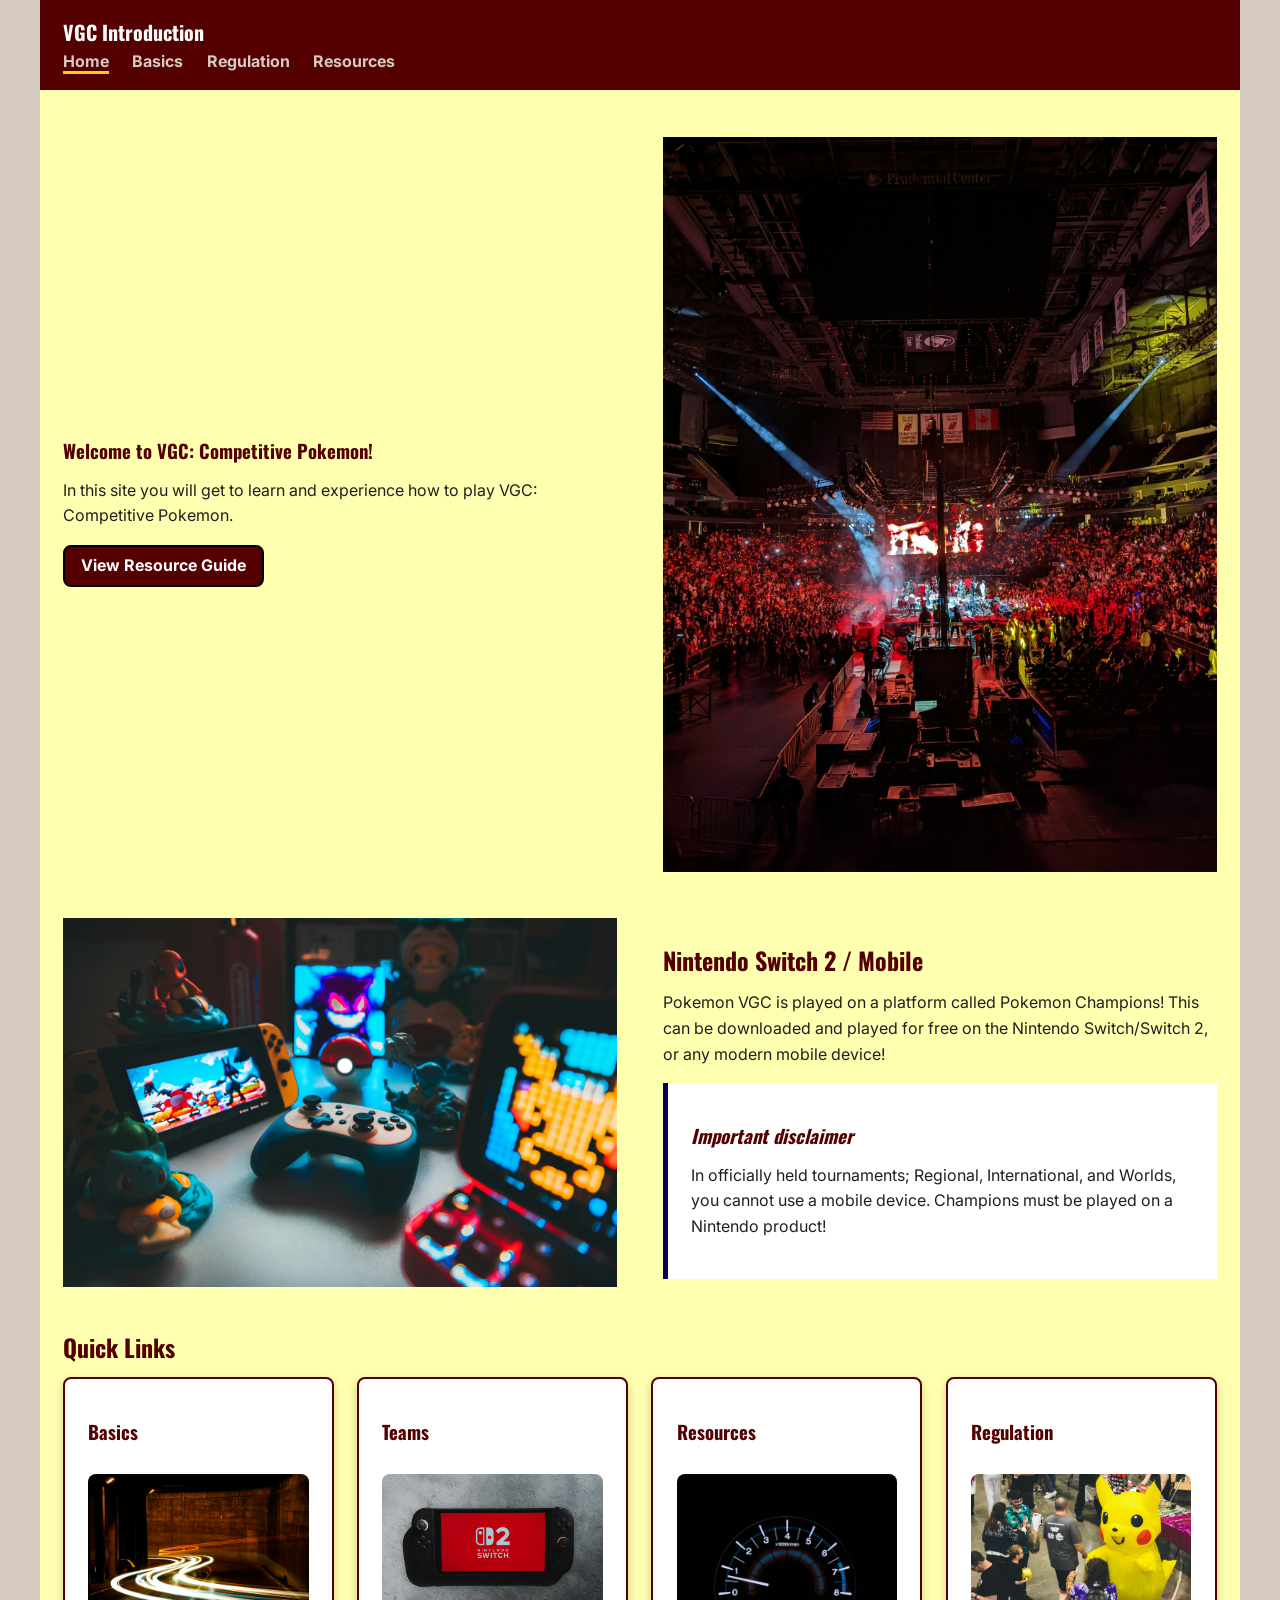
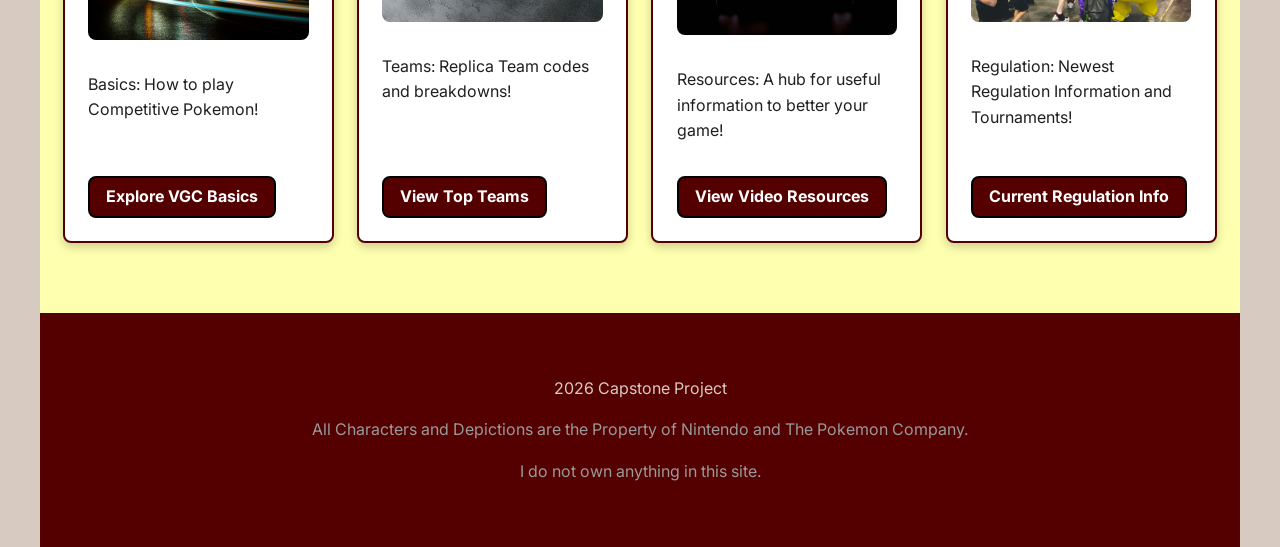
==== index.html @ 4c2f3199 "Filled out data and content for basics, resources, and regulation. Basics -Added speed tiers chart -" ====
<!doctype html>
<html lang="en">
<head>
  <meta charset="utf-8">
  <meta name="description" content="An introduction to VGC: Pokemon Double Battles. Get access to the basics, and resources to learn more.">
  <meta name="author" content="Antonio Rodriguez Jr">
  <meta name="viewport" content="width=device-width, initial-scale=1">
  <title>VGC Introduction: Become a VGC meta master.</title>
  <link rel="canonical" href="https://vgcintroduction.com">
  <link rel="stylesheet" href="mystyles.css">
  <meta property="og:title" content="VGC Introduction: Become a VGC Meta Master." />
  <meta property="og:description" content="An introduction to VGC: Pokemon Double Battles. Get access to dominant tournament team records, interactive format rules, and veteran resource guides." />
  <meta property="og:type" content="website" />
  <meta property="og:url" content="https://www.vgcintroduction.com" />
  <meta property="og:image" content="https://www.vgcintroduction.com/images/gaming-arena-img.jpg" />
  <meta property="og:image:alt" content="A massive, packed indoor stadium, like where the World Championships are held." />

                <!-- Inter FONT NOTES
                      Source: Google Fonts
                      License: Copyright 2020 The Inter Project Authors (https://github.com/rsms/inter)
                              This Font Software is licensed under the SIL Open Font License, Version 1.1 . 
                              This license is copied below, and is also available with a FAQ at: https://openfontlicense.org 
                              SIL OPEN FONT LICENSE Version 1.1 - 26 February 2007-->

                    <!-- Oswald Font notes
                    Source: Google Fonts
                    License: Copyright 2016 The Oswald Project Authors (https://github.com/googlefonts/OswaldFont)
                              This Font Software is licensed under the SIL Open Font License, Version 1.1 . 
                              This license is copied below, and is also available with a FAQ at: https://openfontlicense.org
                              SIL OPEN FONT LICENSE Version 1.1 - 26 February 2007 -->

  <link rel="preconnect" href="https://fonts.googleapis.com">
  <link rel="preconnect" href="https://fonts.gstatic.com" crossorigin>
  <link href="https://fonts.googleapis.com/css2?family=Inter:ital,opsz,wght@0,14..32,100..900;1,14..32,100..900&family=Oswald:wght@200..700&display=swap" rel="stylesheet">
</head>
<body>
  <header>
    <div class="nav-container">
      <a class="site-logo" href="#">VGC Introduction</a>
      <nav>
        <ul class="nav-list">
          <li><a aria-current="page" href="#">Home</a></li>
          <li><a href="/basics.html">Basics</a></li>
          <li><a href="/regulation.html">Regulation</a></li>
          <li><a href="/resources.html">Resources</a></li>
        </ul>
      </nav>
    </div>
  </header>
  <main>

    <!-- First Section -->
    <section class="section1">
        <article>
          <div class="content1">
            <h1>Welcome to VGC: Competitive Pokemon!</h1>
            <p>In this site you will get to learn and experience how to play VGC: Competitive Pokemon.</p>
            <a href="/resources.html" class="button">View Resource Guide</a>
          </div>

          <!-- ASSET AND PROVENANCE NOTES
            - Source: Unsplash 
            - License: Unsplash Open Source License - Unsplash grants you an irrevocable, nonexclusive, worldwide copyright license to 
                                                      download, copy, modify, distribute, perform, and use images from Unsplash for free, 
                                                      including for commercial purposes, without permission from or attributing the photographer or Unsplash. 
                                                      This license does not include the right to compile images from Unsplash to replicate a similar or competing service.
            - Purpose: To show how a Pokemon Tournament can be played in big Arenas and venues, decorative.
            - Optimization: splitting the files into two modern formats avif and webp. 600w and 1200w. with a fallback of the original JPG file -->
          <picture>
              <source type="image/avif" media="(max-width: 950px)" src="/images/gaming-arena-img-sm.avif"/>
              <source type="image/webp" media="(max-width: 950px)" src="/images/gaming-arena-img-sm.webp"/>
              <source type="image/avif" src="/images/gaming-arena-img-lg.avif"/>
              <source type="image/webp" src="/images/gaming-arena-img-lg.webp"/>
          <img src="/images/gaming-arena-img.jpg" alt="packed arena for a concert" width="600" height="400" loading="lazy"/>
        </picture>
        </article>
    </section>

    <!-- Second Section  -->
     <section class="section2">
        <article>
          <div class="imagediv">

          <!-- ASSET AND PROVENANCE NOTES
          - Source: Unsplash 
          - License: Unsplash Open Source License - Unsplash grants you an irrevocable, nonexclusive, worldwide copyright license to 
                                                    download, copy, modify, distribute, perform, and use images from Unsplash for free, 
                                                    including for commercial purposes, without permission from or attributing the photographer or Unsplash. 
                                                    This license does not include the right to compile images from Unsplash to replicate a similar or competing service.
          - Purpose: to display potential examples of playing the Nintendo Switch and for decoration.
          - Optimization: splitting the files into two modern formats avif and webp. 600w and 1200w.  -->

            <picture>
                <source type="image/avif" media="(max-width: 950px)" src="/images/how-to-play-img-sm.avif"/>
                <source type="image/webp" media="(max-width: 950px)" src="/images/how-to-play-img-sm.webp"/>
                <source type="image/avif" src="/images/how-to-play-img-lg.avif"/>
                <source type="image/webp" src="/images/how-to-play-img-lg.webp"/>
              <img src="/images/how-to-play-img.jpg" alt=" table full of Nintendo products such as a Switch, a controller, and various Pokémon products." width="600" height="400" loading="lazy"/>
            </picture>
          </div>
          <div class="switch-2-info">
            <h2>Nintendo Switch 2 / Mobile</h2>
            <p>Pokemon VGC is played on a platform called Pokemon Champions!
              This can be downloaded and played for free on the Nintendo Switch/Switch 2, or any modern mobile device!</p>
            <div class="callout">
              <h3>Important disclaimer</h3>
              <p>In officially held tournaments; Regional, International, and Worlds, you cannot use a mobile device. Champions must be played on a Nintendo product!</p>
            </div>
          </div>
        </article>
    </section>



    <!-- Section Three -->

     <section>
      <h2>Quick Links</h2>
      <div class="card-grid">
          <div class="card">
              <h3>Basics</h3>

              <!-- ASSET AND PROVENANCE NOTES
            - Source: Unsplash 
            - License: Unsplash Open Source License - Unsplash grants you an irrevocable, nonexclusive, worldwide copyright license to 
                                                      download, copy, modify, distribute, perform, and use images from Unsplash for free, 
                                                      including for commercial purposes, without permission from or attributing the photographer or Unsplash. 
                                                      This license does not include the right to compile images from Unsplash to replicate a similar or competing service.
            - Purpose: To showcase a decorative image for speed control in Pokemon.
            - Optimization: splitting the files into two modern formats avif and webp. 600w and 1200w. -->
                <picture>
                  <source type="image/avif" media="(max-width: 600px)" src="/images/speed-control-img-sm.avif"/>
                  <source type="image/webp" media="(max-width: 600px)" src="/images/speed-control-img-sm.webp"/>
                  <source type="image/avif" src="/images/speed-control-img-lg.avif"/>
                  <source type="image/webp" src="/images/speed-control-img-lg.webp"/>
                  <img src="/images/speed-control-img.jpg" alt=" Lights traveling through a tunnel, showing speed." width="400" height="250" loading="lazy"/>
              </picture>
              <p>Basics: How to play Competitive Pokemon!</p>
              <a href="/basics.html" class="button">Explore VGC Basics</a> 
          </div>
          
        
          <div class="card">
              <h3>Teams</h3>

              <!-- ASSET AND PROVENANCE NOTES
            - Source: Unsplash 
            - License: Unsplash Open Source License - Unsplash grants you an irrevocable, nonexclusive, worldwide copyright license to 
                                                      download, copy, modify, distribute, perform, and use images from Unsplash for free, 
                                                      including for commercial purposes, without permission from or attributing the photographer or Unsplash. 
                                                      This license does not include the right to compile images from Unsplash to replicate a similar or competing service.
            - Purpose: a decorative image to show the switch 2
            - Optimization: splitting the files into two modern formats avif and webp. 600w and 1200w. -->
                <picture>
                  <source type="image/avif" media="(max-width: 600px)" src="/images/switch-2-img-sm.avif"/>
                  <source type="image/webp" media="(max-width: 600px)" src="/images/switch-2-img-sm.webp"/>
                  <source type="image/avif" src="/images/switch-2-img-lg.avif"/>
                  <source type="image/webp" src="/images/switch-2-img-lg.webp"/>
                  <img src="/images/switch-2-img.jpg" alt="Switch 2 console on a concrete background. " width="400" height="250" loading="lazy"/>
                </picture>
              <p>Teams: Replica Team codes and breakdowns!</p>
              <a href="regulation.html" class="button">View Top Teams</a> 
          </div>
          
        
          <div class="card">
              <h3>Resources</h3>
              <!-- ASSET AND PROVENANCE NOTES
            - Source: Unsplash 
            - License: Unsplash Open Source License - Unsplash grants you an irrevocable, nonexclusive, worldwide copyright license to 
                                                      download, copy, modify, distribute, perform, and use images from Unsplash for free, 
                                                      including for commercial purposes, without permission from or attributing the photographer or Unsplash. 
                                                      This license does not include the right to compile images from Unsplash to replicate a similar or competing service.
            - Purpose: another speed control decorative example
            - Optimization: splitting the files into two modern formats avif and webp. 600w and 1200w. -->
                <picture>
                  <source type="image/avif" media="(max-width: 600px)" src="/images/speed-control-img-2-sm.avif"/>
                  <source type="image/webp" media="(max-width: 600px)" src="/images/speed-control-img-2-sm.webp"/>
                  <source type="image/avif" src="/images/speed-control-img-2-lg.avif"/>
                  <source type="image/webp" src="/images/speed-control-img-2-lg.webp"/>
                  <img src="/images/speed-control-img-2.jpg" alt="Speedometer showing the revs per minute of a car." width="400" height="250" loading="lazy"/>
                </picture>
              <p>Resources: A hub for useful information to better your game!</p>
              <a href="/resources.html" class="button">View Video Resources</a> 
          </div>
          
        
          <div class="card">
              <h3>Regulation</h3>
              <!-- ASSET AND PROVENANCE NOTES
            - Source: Unsplash 
            - License: Unsplash Open Source License - Unsplash grants you an irrevocable, nonexclusive, worldwide copyright license to 
                                                      download, copy, modify, distribute, perform, and use images from Unsplash for free, 
                                                      including for commercial purposes, without permission from or attributing the photographer or Unsplash. 
                                                      This license does not include the right to compile images from Unsplash to replicate a similar or competing service.
            - Purpose: A decorative example of how it may look at a Pokemon Regional Championship
            - Optimization: splitting the files into two modern formats avif and webp. 600w and 1200w. -->
              <picture>
                <source type="image/avif" media="(max-width: 600px)" src="/images/gaming-arena-img-2-sm.avif"/>
                <source type="image/webp" media="(max-width: 600px)" src="/images/gaming-arena-img-2-sm.webp"/>
                <source type="image/avif" src="/images/gaming-arena-img-2-lg.avif"/>
                <source type="image/webp" src="/images/gaming-arena-img-2-lg.webp"/>
                <img src="/images/gaming-arena-img-2.jpg" alt="Pokemon mascot, Pikachu, with spectators at a Pokemon Tournament. " width="400" height="250" loading="lazy"/>
              </picture>
              <p>Regulation: Newest Regulation Information and Tournaments!</p>
              <a href="/regulation.html" class="button">Current Regulation Info</a> 
          </div>
        </div>
      </section>
  </main>
<footer>
    <p class="text-center">2026 Capstone Project</p>
    <p class="text-center muted">All Characters and Depictions are the Property of Nintendo and The Pokemon Company.</p>
    <p class="text-center muted">I do not own anything in this site.</p>
  </footer>
</body>
</html>
---- mystyles.css ----
/* This is the CSS Architecture for Capstone Project GIT 414 by Antonio Rodriguez Jr 9/7/2026*/
@font-face {
  font-family: 'Inter-Fallback';
  src: local(Arial);
  font-style: normal;
  font-weight: 400;
  font-display: fallback;
  ascent-override: 95%;
  descent-override: 25%;
  line-gap-override: 0%;
  size-adjust: 107%;
}



@font-face {
  font-family: 'Oswald-Fallback';
  src: local('Arial Narrow');
  font-style: normal;
  font-weight: 700;
  font-display: fallback;
  ascent-override: 112%;
  descent-override: 28%;
  line-gap-override: 0%;
  size-adjust: 87%;
}

@layer reset, base, layout, components, utilities, overrides;

@layer reset {
  *,
  *::before,
  *::after {
    box-sizing: border-box;
  }

  body{
    margin:0;
  }

  table{
    border-collapse: collapse;
    border-spacing: 0;
    inline-size: 100%;
  }

  img{
    max-inline-size: 100%;
    inline-size: 100%;
    display: block;
    height: auto;
    object-fit: cover;
  }
}

@layer base {
  :root {
    /* Add design tokens here. */

    /* colors  */
    --primary-color:#550000;
    --accent-color:#000055;
    --background-color: #d6cac1;
    --card-color: #ffffff;
    --font-text-color: #1f1f1f;
    --highlight-color: #ffcc00;
    --main-bg-color: #ffffb0;
    --print-black: #000000;
    --disabled-option-color: #999999;



    /* font properties  */
    --font-family: 'Inter', 'Inter-Fallback', system-ui, -apple-system, BlinkMacSystemFont, Helvetica, sans-serif;
    --headings: 'Oswald', 'Oswald-Fallback', 'Impact', sans-serif;
    --font-size-sm: 1rem;
    --font-size-md: 1.15rem;
    --font-size-lg: 1.25rem;


    /* line height */
    --line-height-body: 1.6;
    --line-height-headings: 1.15;

    --measure: 68ch;

    /* padding and spacing properties  */
    --space-xs: clamp(0.25rem, 0.2rem + 0.25vw, 0.5rem);
    --space-sm: clamp(0.75rem, 0.65rem + 0.5vw, 1rem);
    --space-md: clamp(1rem, 0.85rem + 0.75vw, 1.5rem);
    --space-lg: clamp(1.5rem, 1.35rem + 1vw, 2rem);
    --space-xl: clamp(2rem, 1.7rem + 1.5vw, 3rem);

    /* box and radius tokens  */
    --radius: 8px;
    --border: 1px solid #d2d2c8;
    --box-shadow-sm: 0 1px 3px rgba(0,0,0,0.1);
    --box-shadow-md: 0 4px 10px rgba(0,0,0, 0.2);

    /* focus styles  */
    --focus-style: 3px solid var(--accent-color);

    /* card specific styles  */
    --card-padding: var(--space-md);
    --card-gap: var(--space-sm);
}

 body {
    max-inline-size: 1200px;
    margin-inline: auto;
    font-family: var(--font-family);
    font-size: var(--font-size-sm);
    line-height: var(--line-height-body);
    background-color: var(--background-color);
    color: var(--font-text-color);
  }

  h1, h2, h3, caption{
    font-family: var(--headings);
    font-weight: 700;
    color: var(--primary-color);
    margin-block-end: var(--space-sm);
    line-height: var(--line-height-headings);
  }

  a{
    font-weight: 700;
    color: var(--accent-color);
  }

  :focus-visible{
    outline: var(--focus-style);
    outline-offset: 3px;
  }

  main{
    background-color: var(--main-bg-color);
  }
  p{
    max-inline-size: var(--measure);
    margin-inline: auto;
  }
  picture{
    display: block;
    max-width: 100%;
  }
}

@layer layout {
  /* Add page-level layout and composition classes here. */

  section{
    inline-size: 100%;
    margin-block-end: var(--space-md);
  }

  header{
    background-color: var(--primary-color);
    padding-block: var(--space-sm);
    padding-inline: var(--space-md);
  } 

  .nav-list{
    display: flex;
    flex-wrap: wrap;
    gap: var(--space-md);
    list-style: none;
    margin: 0;
    padding: 0;
  }

  .nav-list a{
    text-decoration: none;
    color: var(--background-color);
    font-weight: 700;
  }


  main{
    padding-inline: var(--space-md);
    padding-block: var(--space-xl);
  }

  /* responsiveness layout choices */

  article{
    display: grid;
    grid-template-columns: repeat(auto-fit, minmax(min(400px, 100%), 1fr));
    gap: var(--space-xl);
    align-items: center;
    margin-block-end: var(--space-xl);
  }

  .card-grid{
    display: grid;
    grid-template-columns: repeat(4, minmax(0, 1fr));
    gap: var(--space-md);
    container-type: inline-size;
    container-name: card-grid-container;
  }

  .content-grid{
    display: grid;
    grid-template-columns: repeat(2, minmax(0, 1fr));
    gap: var(--space-xl);
    align-items: stretch;
    margin-block-end: var(--space-xl);
  }
  .how2, .calndr, .curr-reg, .team-arch, .chart{
    grid-column: 1 / -1;
  }

   .top-pkmn{
    grid-column: 1;
   } 
   .top-teams{
    grid-column: 2;
   }
  
  
  .how2 p, .curr-reg p, .content-grid p, .arch-list p, .team-arch p, .resource p{
    margin-inline: 0;
    max-inline-size: 80ch;
  }

  .top-teams h3, .top-pkmn h3{
    padding-block-start: var(--space-sm);
  }

  footer{
    margin-block-start: 0; 
    padding-block: var(--space-xl); 
    padding-inline: var(--space-xl);
    background-color: var(--primary-color); 
    color: var(--background-color);
  }


  /* media queries for grids and content */

  @media(max-width: 950px){

    /* To help fix the responsiveness of the tables and content sections for basics.html and regulation.html */
    .team-arch, 
    .top-teams,
    .how2, 
    .curr-reg, 
    .top-pkmn, 
    .calndr {
      grid-column: 1 / -1;
    }
  }

  @media(max-width: 950px){
    article{
      grid-template-columns: 1fr;
      gap: var(--space-lg);
    }

    .section1 article{
      grid-template-areas: "image" "content";
    }

    .section1 article .content1{
      grid-area: content;
    }

    .section1 article picture{
      grid-area: image;
      justify-self: center;
      width: 100%;
      max-width: 600px;
    }

    .card-grid{
      grid-template-columns: repeat(2, 1fr);
    }

    .content-grid{
      grid-template-columns: 1fr;
      gap: var(--space-lg);
    }

    
}
  @media(max-width: 600px){
    .card-grid, .content-grid{
      grid-template-columns: 1fr;
    }

    .nav-container{
      display: flex;
      flex-direction: column;
      gap: var(--space-sm);
      text-align: center;
    }
  }
}

@layer components {
  /* Add reusable components such as buttons, cards, callouts, and forms here. */
  @container card-grid-container (min-width: 500px) {
    .card {
      display: flex;
      flex-direction: column;
      gap: var(--card-gap);
      padding: var(--card-padding);
      background-color: var(--card-color);
      border: var(--border);
      border-radius: var(--radius);
      box-shadow: var(--box-shadow-sm);
      align-items: stretch;
    }

    .card {
      border: 2px solid var(--primary-color);
      box-shadow: var(--box-shadow-md);
    }

    .card img {
      border-radius: var(--radius);
      max-width: 100%;
    }

    .card .button{
      margin-block-start: auto;
      align-self: flex-start;
    }
 }

  .arch-list img{
    border-radius: var(--radius);
    max-width: 100%;
  }


 /* embedded iframe and surrounding paragraph text styles */

 .iframevid {
    display: flex;
    flex-direction: column; 
    align-items: center;    
    justify-content: center;          
    margin-block: var(--space-xl); 
    background-color: var(--card-color);
    padding: var(--space-lg);
    padding-block-start: var(--space-xl);
    border-block-start: 1px solid var(--disabled-option-color);
    border-radius: var(--radius);
    box-shadow: var(--box-shadow-sm);
    container-type: inline-size;
    container-name: section-container;  
  }

  .content-grid section, .resource{
    background-color: var(--card-color);
    padding: var(--space-lg);
    border: var(--border);
    border-radius: var(--radius);
    box-shadow: var(--box-shadow-sm);
    container-type: inline-size;
    container-name: section-container;
  }

  #yt-vid {  
    max-width: 100%;        
  }

  iframe {
    max-width: 100%;
    height: auto;
    aspect-ratio: 16 / 9; 
  }

  #fallback-text {
    margin-top: var(--space-sm);
    font-size: var(--font-size-sm);
  }

  #fallback-text a {
    text-decoration: underline;
  }

  .vid-title{
    font-size: var(--font-size-md);       
    font-style: italic;                   
    color: var(--accent-color);          
    margin-block-start: var(--space-md); 
    max-inline-size: var(--measure);  
  }

  /* emphasis on key words */
  .choice{
    font-style: italic;
    font-weight: 700;
  }

  /* styles for team archetype list */
  .arch-list{
    display: flex;
    flex-wrap: wrap;
    gap: var(--space-lg);
    align-items: flex-start;
  }

  .arch-list ul {
    flex: 0 0 auto;
    margin: 0;
    padding: var(--space-lg);
    font-size: var(--font-size-lg);
    color:var(--accent-color);
    border: 2px solid var(--primary-color);
    border-radius: var(--radius);
    max-width: 100%;
    list-style-type: square;  
    box-sizing: border-box;
  }

  .arch-list p{
    flex: 2 1 200px;
    max-inline-size: var(--measure);
  }

  .button {
    display: inline-block;
    padding: var(--space-xs) var(--space-sm);
    border: 2px solid var(--print-black);
    border-radius: var(--radius);
    background-color: var(--primary-color);
    color: var(--card-color);
    font-weight: 700;
    text-decoration: none;
  }

  
  .callout h3{
    font-style: italic;
  }

  .callout{
    padding-block: var(--space-md);
    padding-inline: var(--space-md);
    border-inline-start: 5px solid var(--accent-color);
    background-color: var(--card-color);
    margin-block-start: var(--space-sm);
  }

  .site-logo {
    font-family: var(--headings);
    color: var(--card-color);
    font-size: var(--font-size-lg);
    text-decoration: none;
  }


  /* table styles for responsiveness and design */
  
  .tablewrapper{
    overflow-x: auto;
    display: block;
  }

  .tablewrapper table{
    width: 100%;
    border-collapse: collapse;
    font-size: var(--font-size-sm);
  }

  .tablewrapper caption {
    padding-block-end: var(--space-sm);
    font-size: var(--font-size-lg);
    font-family: (--headings);
    text-align: left;
    background-color: var(--card-color);
    margin-bottom: 0;
  }

  .tablewrapper th {
    background-color: var(--primary-color);
    color: var(--card-color);
    font-family: var(--headings);
    font-weight: 600;
    text-transform: uppercase;
    padding: var(--space-sm) var(--space-md);
    text-align: left;
  }

  .tablewrapper td {
    padding: var(--space-sm);
    color: var(--font-text-color);
    border-bottom: 1px solid var(--disabled-option-color);
    transition: background-color 0.15s ease;
  }

  .tablewrapper tbody tr:nth-child(even) {
    background-color: var(--main-bg-color);
  }

  .tablewrapper tbody tr:last-child td {
    border-bottom: none;
  }

  @container section-container (max-width: 600px){
    .tablewrapper table{
      font-size: 0.85rem;
    }

    .tablewrapper th{
      padding: var(--space-xs);
    }

    .tablewrapper td{
      padding: var(--space-xs);
    }
  }

  /* highlighting the first section of descriptive content on regulation.html */
  .curr-reg{
    border: 2px solid var(--primary-color);
    box-shadow: var(--box-shadow-md);
  }

   /* states  */

  nav a:hover{
    color: var(--accent-color);
    filter: brightness(1.5);
  }

  nav a[aria-current="page"]{
    color: var(--background-color);
    border-bottom: 3px solid var(--highlight-color);
  }

  nav a[aria-current="page"]:hover{
    color: var(--accent-color);
  }



  /* To create visible focus styles on main content on all pages to allow for easier navigation with a keyboard */


  .card:focus-visible,
  .type-advt:focus-visible,
  .speedcntrl:focus-visible, 
  .how2:focus-visible,
  .curr-reg:focus-visible,
  .calndr:focus-visible,
  .top-pkmn:focus-visible,
  .top-teams:focus-visible,
  .team-arch:focus-visible{
    transform: translateY(-2px);
    box-shadow: var(--box-shadow-md);
  }

  .card:focus-visible,
  .type-advt:focus-visible,
  .speedcntrl:focus-visible, 
  .how2:focus-visible,
  .curr-reg:focus-visible,
  .calndr:focus-visible,
  .top-pkmn:focus-visible,
  .top-teams:focus-visible,
  .team-arch:focus-visible{
    outline: var(--focus-style);
    outline-offset: 6px;
    background-color: var(--background-color);
    transform: translateY(-4px);
  }

  .tablewrapper tbody tr:hover td {
    background-color: var(--highlight-color) ;
  }

  /* hover styles for button */
  .button:hover{
    background-color: var(--card-color);
    color: var(--accent-color);
  }

  .button:active{
    transform: translateY(2px);
  }
  
}

@layer utilities {

  .visually-hidden {
    position: absolute;
    inline-size: 1px;
    block-size: 1px;
    overflow: hidden;
    clip: rect(0, 0, 0, 0);
    white-space: nowrap;
    clip-path: inset(50%);
  }

  .text-center{
    text-align: center;
  }

  .muted{
    color: var(--disabled-option-color);
  }

  .disabled{
    color: var(--disabled-option-color);
    opacity: 0.6;
  }

   @supports not(grid-template-rows: subgrid){
    .card{
      display: flex;
      flex-direction: column;
      justify-content: space-between;
    }
  }
}

@layer overrides {
  /* Keep this layer small. Use it only for intentional exceptions. */

  /* to check layout issues
  *{
    outline: 1px solid rgba(255,0,0,0.4) !important;
  }

  to check if text around image looks good or is bleeding over into the image space
  img{
    opacity: 0.5 !important
  }

  to test for contrast and readability
  body, body *{
    color: #000 !important;
    background-color: #fff !important;
  } */
}

@media print {
  /* Add print improvements here. */
  body{
    background-color: var(--card-color);
    color: var(--print-black);
    max-inline-size: 100%;
    font-size: .9rem;
  }


  h1 {
    font-size: var(--font-size-lg);
  }

  h2, caption {
    font-size: var(--font-size-md);
  }

  h3 {
    font-size: var(--font-size-sm);
  }

  header, nav, footer, .button, :focus-visible{
    display: none;
  }


  main {
    background-color: transparent;
  }

  article{
    display: flex;
    gap: var(--space-lg);
    margin-block-end: var(--space-lg);
    break-inside: avoid;
  }

  article img{
    max-inline-size: 250px;
    height: auto;
  }

  .card-grid{
    grid-template-columns: repeat(4, 1fr);
    gap: var(--space-xs);
    break-inside: avoid;
  }

  .card{
    background-color: #ffffff;
    border: 1px solid var(--print-black);
    box-shadow: none; 
    transform: none;
    padding: var(--space-xs);
  }

  a {
    color: var(--print-black);
    text-decoration: underline;
  }
  
}
 
/* 
dark mode preferred style choices */
@media(prefers-color-scheme: dark){
    :root{
      --background-color: #121212;
      --card-color: #2a2a2a;
      --font-text-color: #ededed;
      --border: 1px solid #444444;
      --main-bg-color: #1f1f1f;
      --highlight-color: #5e5e5e;
      --focus-style: 3px solid #ffffff;
    }

    h1,h2,h3,caption{
      color: #ff6666;
    }

    .nav-list a, .site-logo, .content1 a, .text-center, .vid-title, .arch-list li, th, .button{
      color: var(--font-text-color);
    }

    
  }
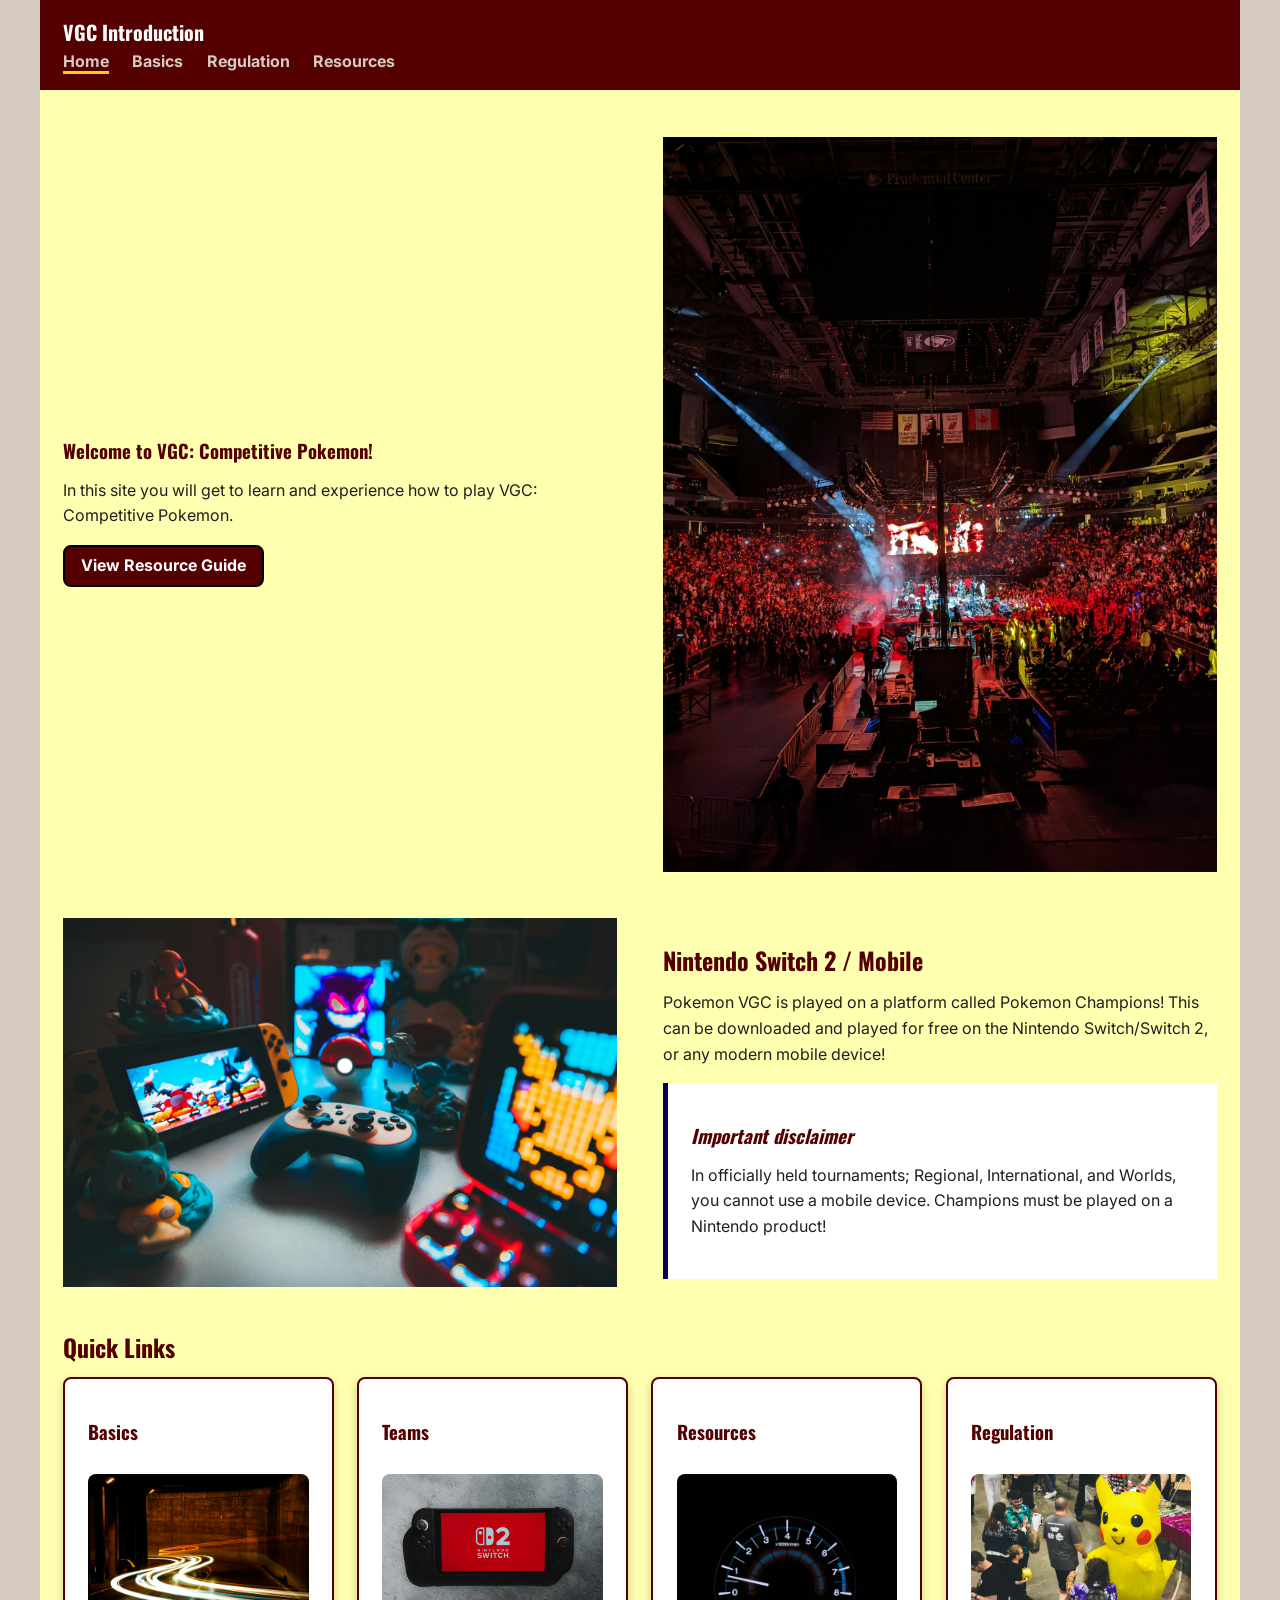
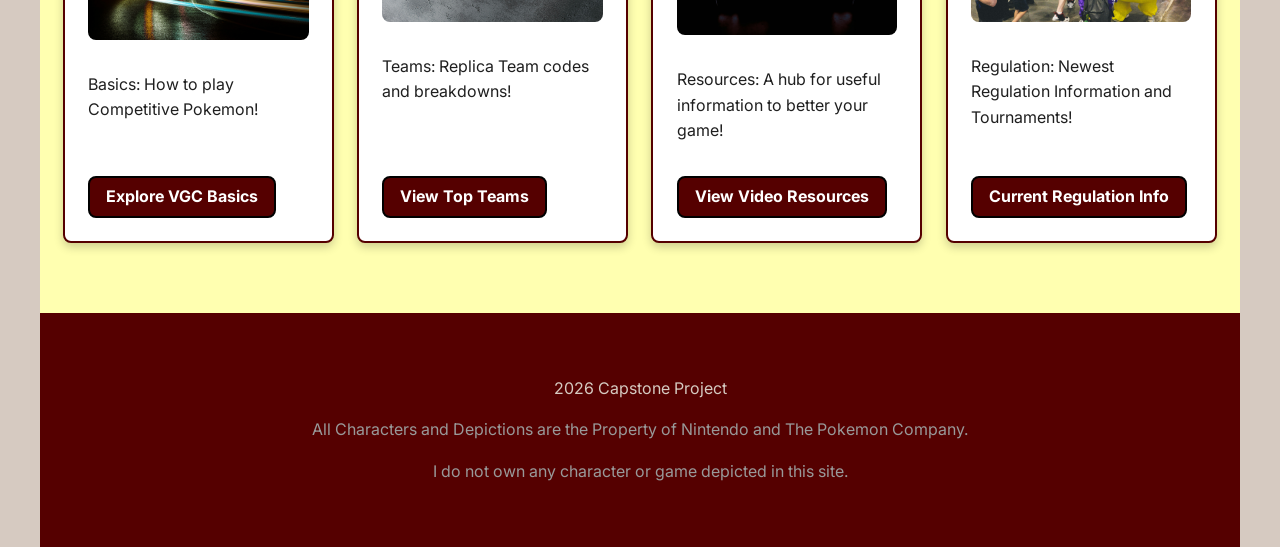
==== commit 9ba966c5: "Updated footer and content on basics.html basics.html -condensed info on typing chart table  all htm" ====
--- a/index.html
+++ b/index.html
@@ -211,7 +211,7 @@
 <footer>
     <p class="text-center">2026 Capstone Project</p>
     <p class="text-center muted">All Characters and Depictions are the Property of Nintendo and The Pokemon Company.</p>
-    <p class="text-center muted">I do not own anything in this site.</p>
+    <p class="text-center muted">I do not own any character or game depicted in this site.</p>
   </footer>
 </body>
 </html>
--- a/mystyles.css
+++ b/mystyles.css
@@ -126,6 +126,7 @@
   a{
     font-weight: 700;
     color: var(--accent-color);
+    text-decoration: none;
   }
 
   :focus-visible{
@@ -328,7 +329,7 @@
     }
  }
 
-  .arch-list img{
+  .arch-list img, .type-advt img{
     border-radius: var(--radius);
     max-width: 100%;
   }
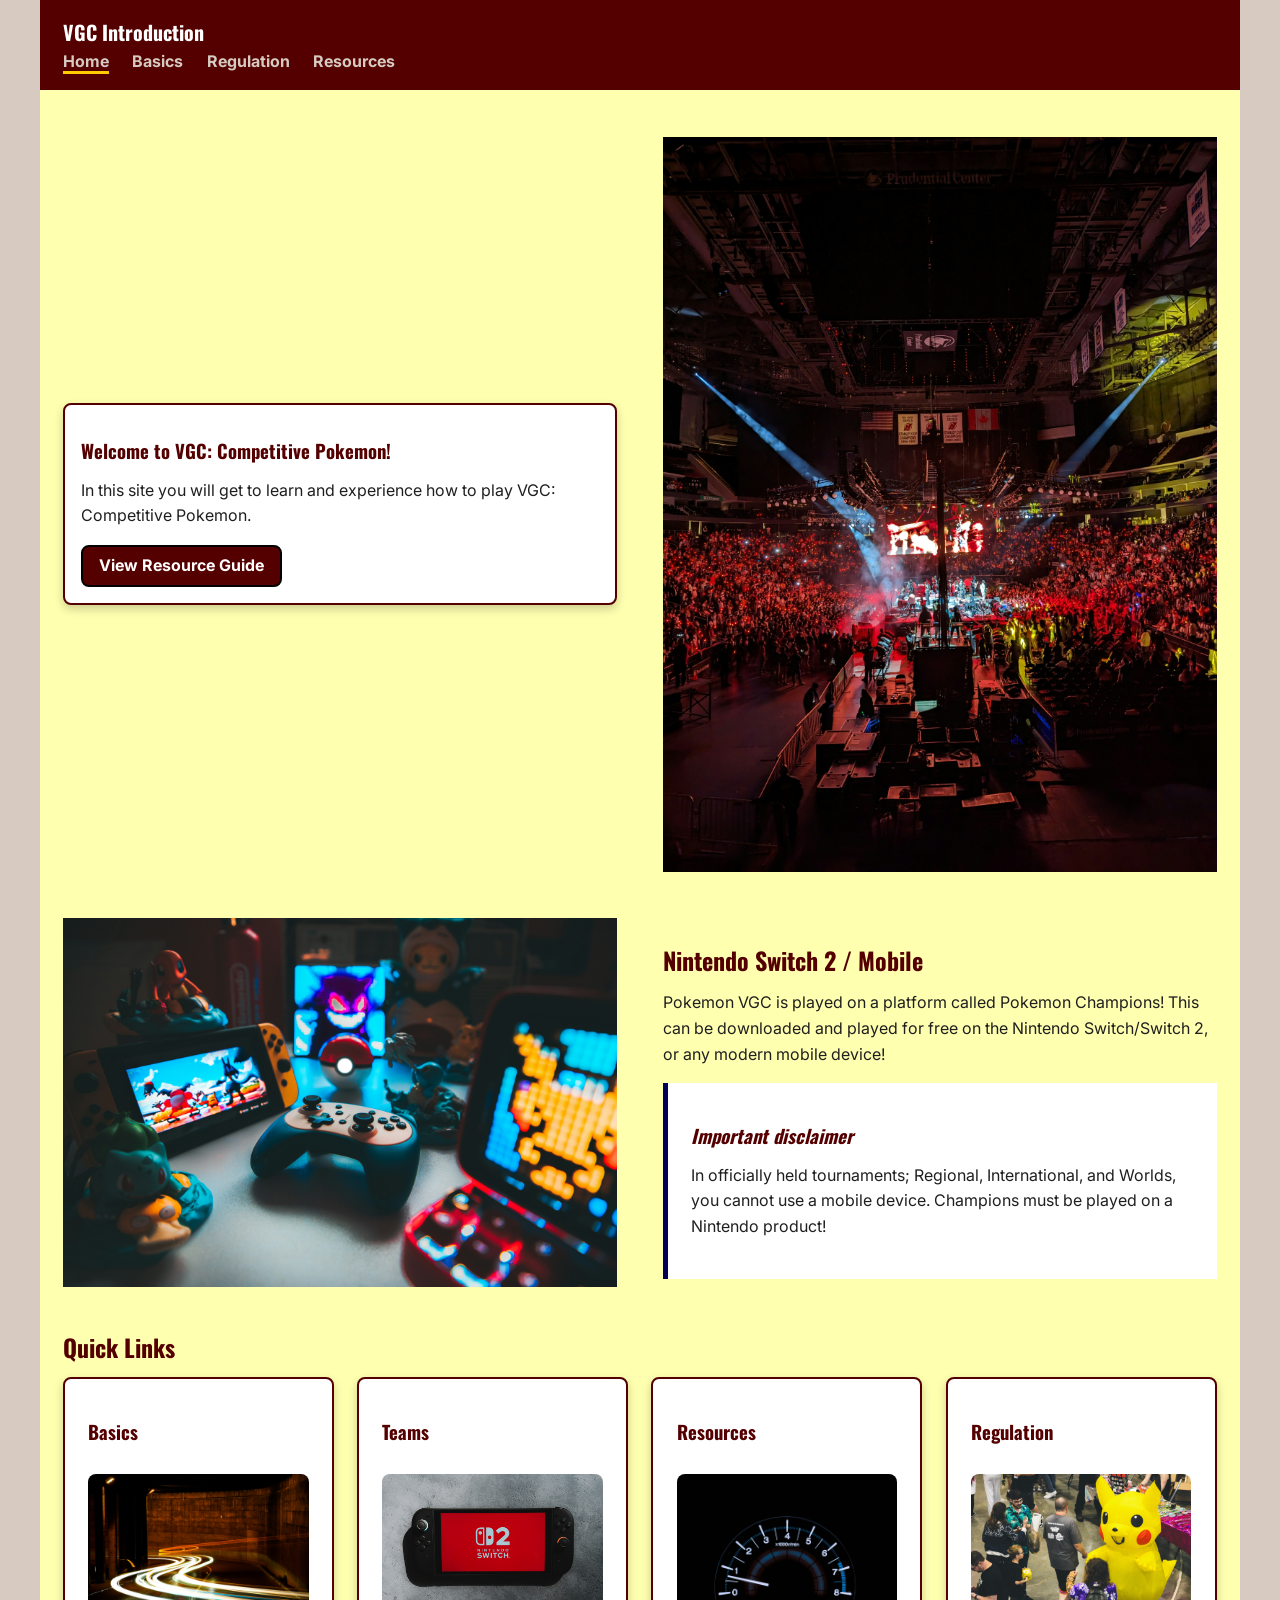
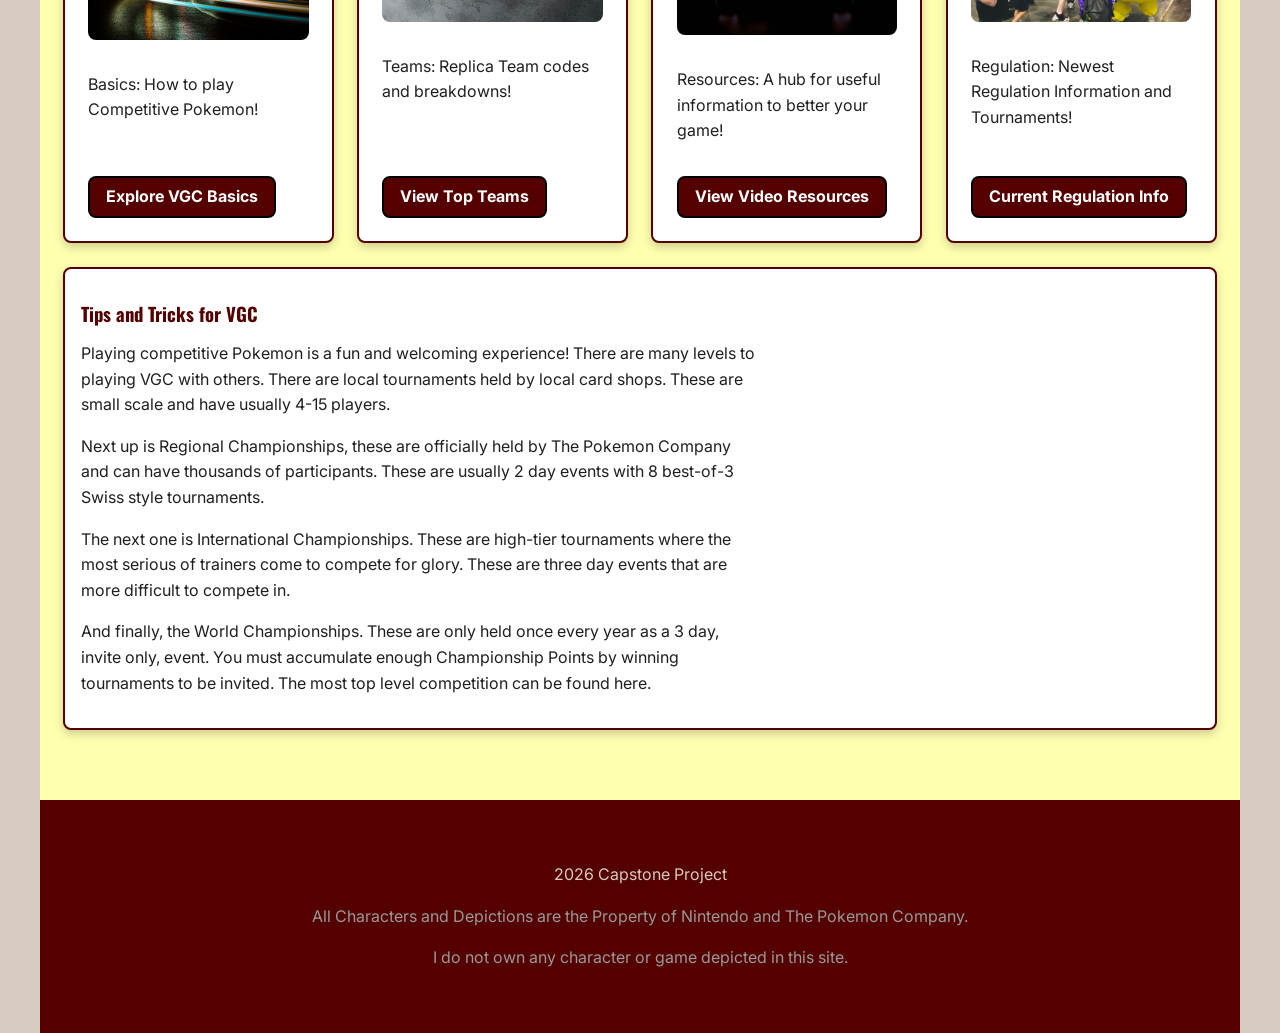
==== commit d1ae5dd0: "Added more content to index.html and comments added licensing comments to images in regulation and i" ====
--- a/index.html
+++ b/index.html
@@ -207,6 +207,15 @@
           </div>
         </div>
       </section>
+      <section class="tips-tricks">
+        <div class="main-content">
+          <h3>Tips and Tricks for VGC</h3>
+          <p>Playing competitive Pokemon is a fun and welcoming experience! There are many levels to playing VGC with others. There are local tournaments held by local card shops. These are small scale and have usually 4-15 players.</p>
+          <p>Next up is Regional Championships, these are officially held by The Pokemon Company and can have thousands of participants. These are usually 2 day events with 8 best-of-3 Swiss style tournaments.</p>
+          <p>The next one is International Championships. These are high-tier tournaments where the most serious of trainers come to compete for glory. These are three day events that are more difficult to compete in.</p>
+          <p>And finally, the World Championships. These are only held once every year as a 3 day, invite only, event. You must accumulate enough Championship Points by winning tournaments to be invited. The most top level competition can be found here.</p>
+        </div>
+        </section>
   </main>
 <footer>
     <p class="text-center">2026 Capstone Project</p>
--- a/mystyles.css
+++ b/mystyles.css
@@ -207,21 +207,26 @@
     align-items: stretch;
     margin-block-end: var(--space-xl);
   }
+
   .how2, .calndr, .curr-reg, .team-arch, .chart{
     grid-column: 1 / -1;
   }
 
-   .top-pkmn{
+  .top-pkmn{
     grid-column: 1;
    } 
-   .top-teams{
+
+  .top-teams{
     grid-column: 2;
    }
-  
   
   .how2 p, .curr-reg p, .content-grid p, .arch-list p, .team-arch p, .resource p{
     margin-inline: 0;
     max-inline-size: 80ch;
+  }
+
+  .content1 p, .main-content p{
+    margin-inline: 0;
   }
 
   .top-teams h3, .top-pkmn h3{
@@ -309,11 +314,7 @@
       background-color: var(--card-color);
       border: var(--border);
       border-radius: var(--radius);
-      box-shadow: var(--box-shadow-sm);
       align-items: stretch;
-    }
-
-    .card {
       border: 2px solid var(--primary-color);
       box-shadow: var(--box-shadow-md);
     }
@@ -453,6 +454,15 @@
     text-decoration: none;
   }
 
+  .content1, .main-content{
+    padding: var(--space-sm);
+    background-color: var(--card-color);
+    border: var(--border);
+    border-radius: var(--radius);
+    border: 2px solid var(--primary-color);
+    box-shadow: var(--box-shadow-md);
+  }
+
 
   /* table styles for responsiveness and design */
   
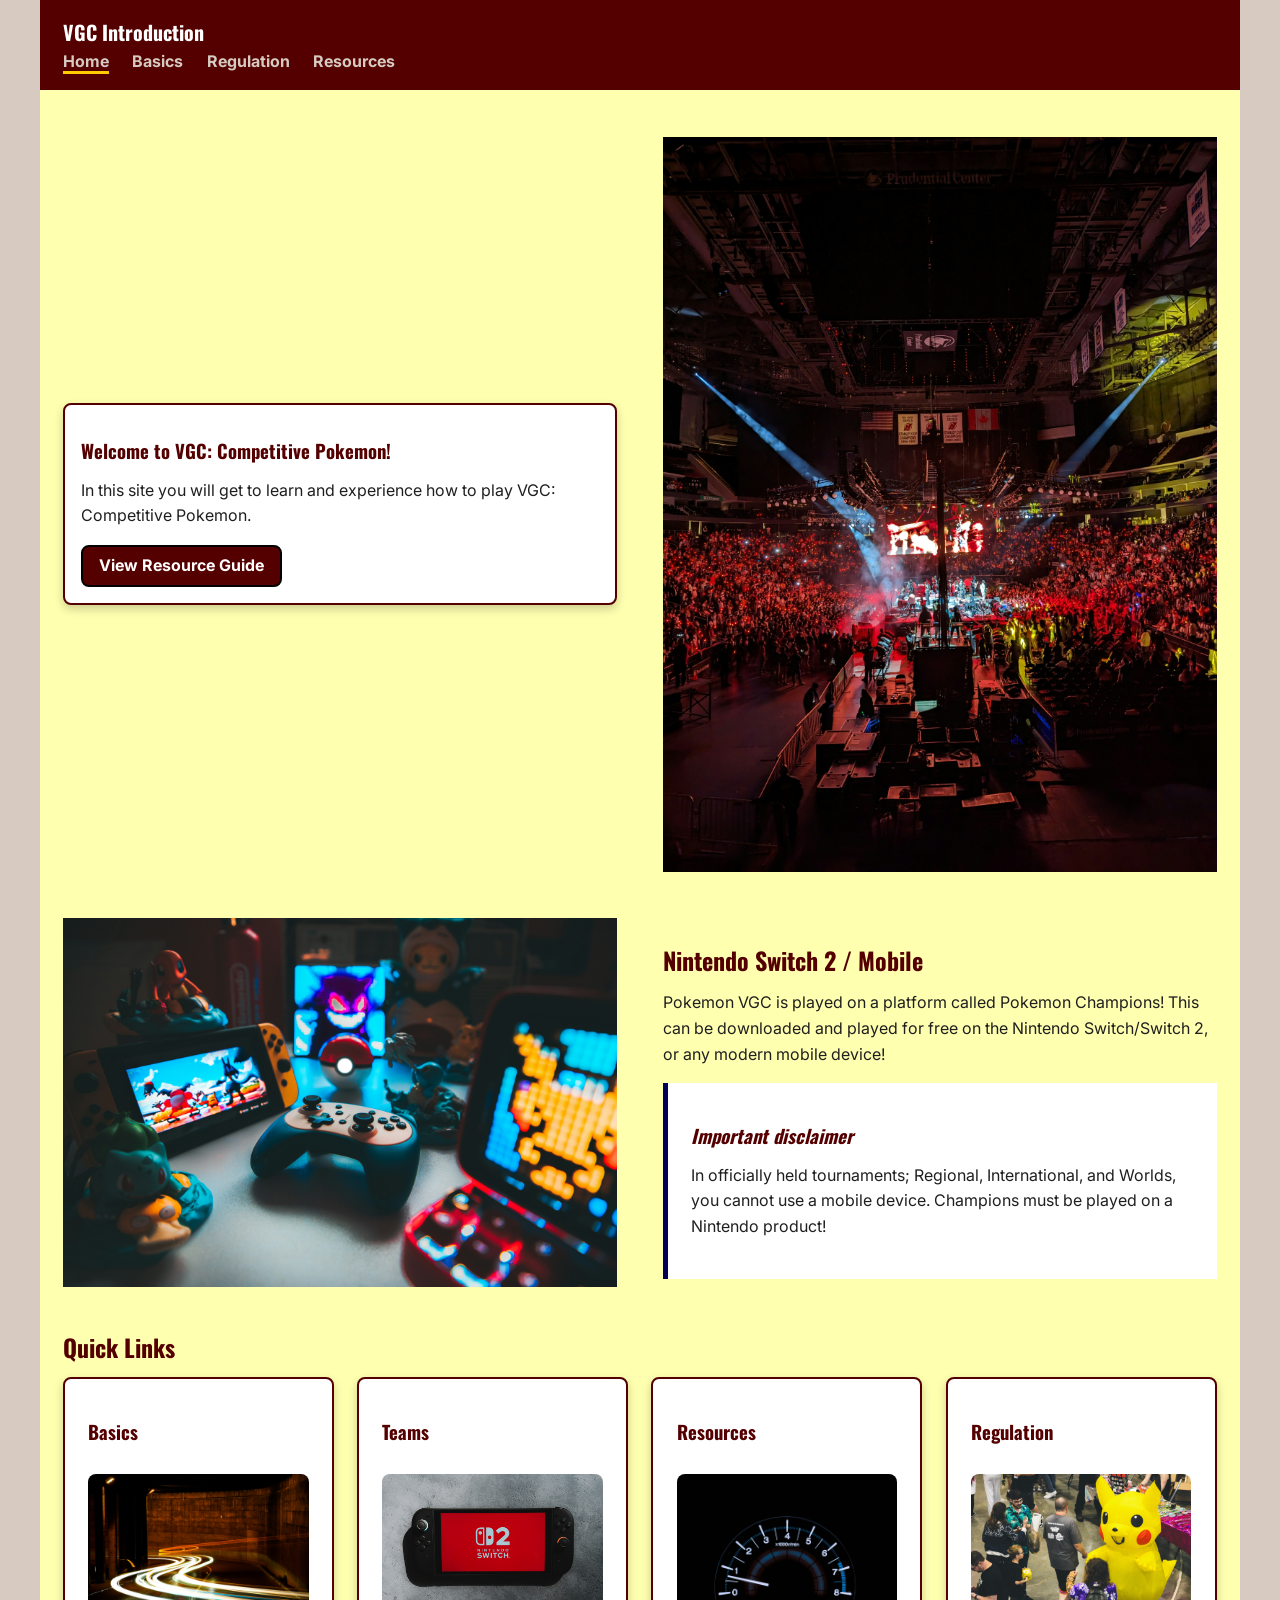
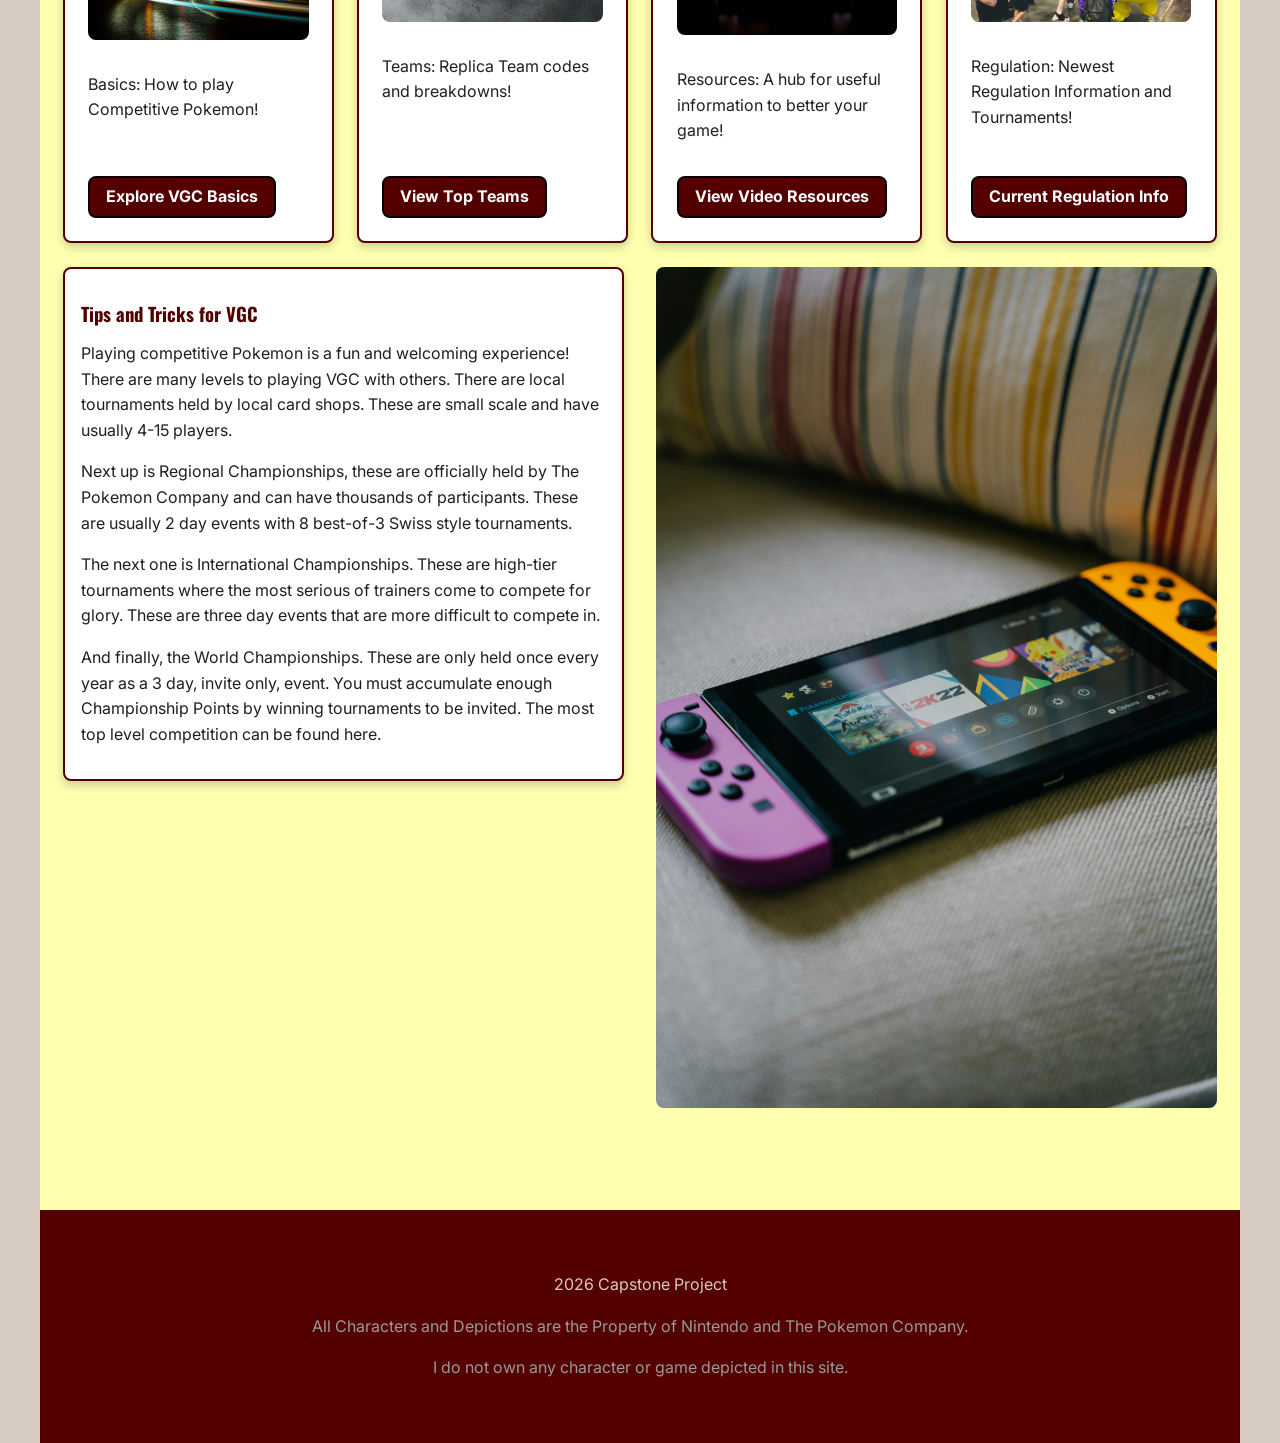
==== commit 08424a07: "added an image to go with new content on index.html added styles to make the new content responsive" ====
--- a/index.html
+++ b/index.html
@@ -207,15 +207,23 @@
           </div>
         </div>
       </section>
-      <section class="tips-tricks">
-        <div class="main-content">
-          <h3>Tips and Tricks for VGC</h3>
-          <p>Playing competitive Pokemon is a fun and welcoming experience! There are many levels to playing VGC with others. There are local tournaments held by local card shops. These are small scale and have usually 4-15 players.</p>
-          <p>Next up is Regional Championships, these are officially held by The Pokemon Company and can have thousands of participants. These are usually 2 day events with 8 best-of-3 Swiss style tournaments.</p>
-          <p>The next one is International Championships. These are high-tier tournaments where the most serious of trainers come to compete for glory. These are three day events that are more difficult to compete in.</p>
-          <p>And finally, the World Championships. These are only held once every year as a 3 day, invite only, event. You must accumulate enough Championship Points by winning tournaments to be invited. The most top level competition can be found here.</p>
-        </div>
+      <div class="group">
+        <section class="tips-tricks">
+          <div class="main-content">
+            <h3>Tips and Tricks for VGC</h3>
+            <p>Playing competitive Pokemon is a fun and welcoming experience! There are many levels to playing VGC with others. There are local tournaments held by local card shops. These are small scale and have usually 4-15 players.</p>
+            <p>Next up is Regional Championships, these are officially held by The Pokemon Company and can have thousands of participants. These are usually 2 day events with 8 best-of-3 Swiss style tournaments.</p>
+            <p>The next one is International Championships. These are high-tier tournaments where the most serious of trainers come to compete for glory. These are three day events that are more difficult to compete in.</p>
+            <p>And finally, the World Championships. These are only held once every year as a 3 day, invite only, event. You must accumulate enough Championship Points by winning tournaments to be invited. The most top level competition can be found here.</p>
+          </div>
         </section>
+        <section class="image">
+            <picture>
+              <source/>
+              <img src="/images/vertical-switch-2.jpg" alt="Nintendo switch on a couch next to a pillow" width="400" height="250" loading="lazy"/>
+            </picture>
+        </section>
+      </div>
   </main>
 <footer>
     <p class="text-center">2026 Capstone Project</p>
--- a/mystyles.css
+++ b/mystyles.css
@@ -241,6 +241,23 @@
     color: var(--background-color);
   }
 
+  .group{
+    display: grid;
+    grid-template-columns: repeat(2, 1fr);
+    gap: var(--space-lg);
+    grid-template-areas: "content" "image";
+  }
+
+  .main-content{
+    grid-area: "content";
+
+  }
+
+  .image img{
+    grid-area: "image";
+    border-radius: var(--radius);
+    max-width: 600px;
+  }
 
   /* media queries for grids and content */
 
@@ -282,7 +299,7 @@
       grid-template-columns: repeat(2, 1fr);
     }
 
-    .content-grid{
+    .content-grid, .group{
       grid-template-columns: 1fr;
       gap: var(--space-lg);
     }
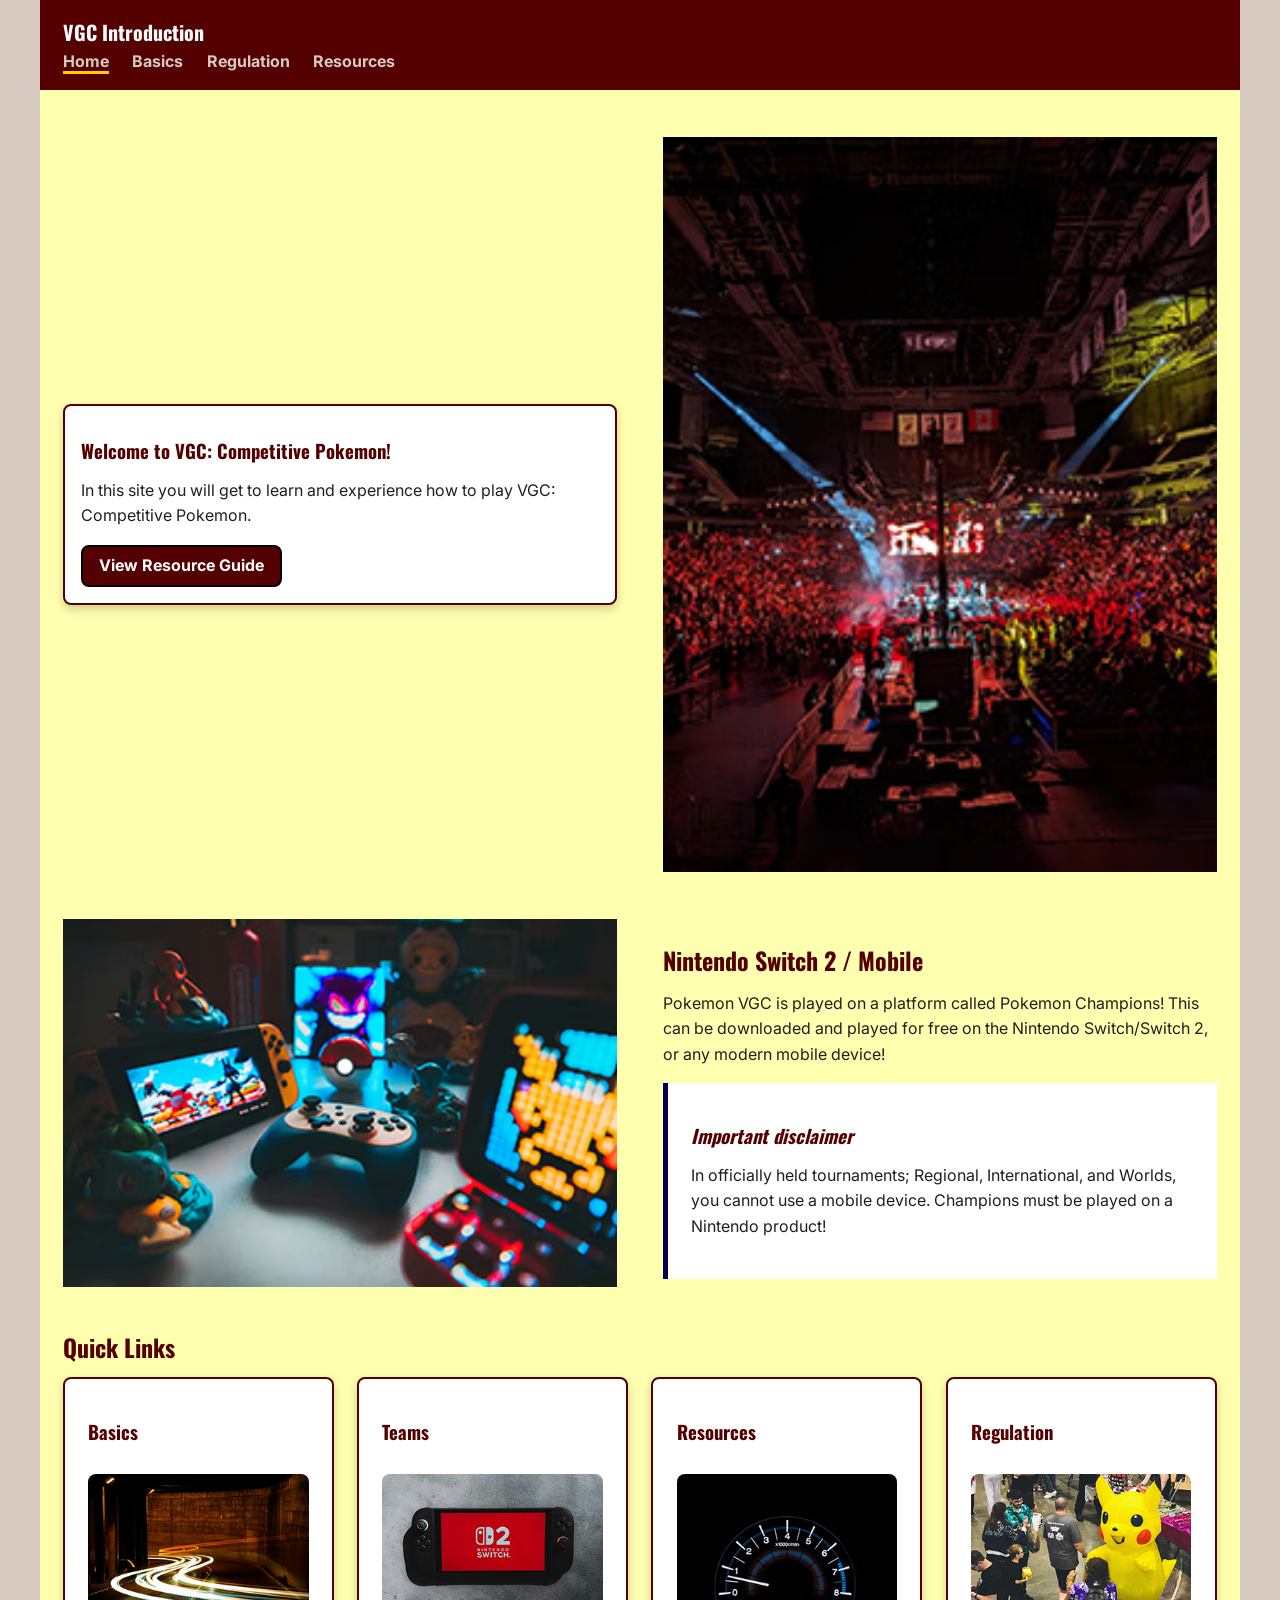
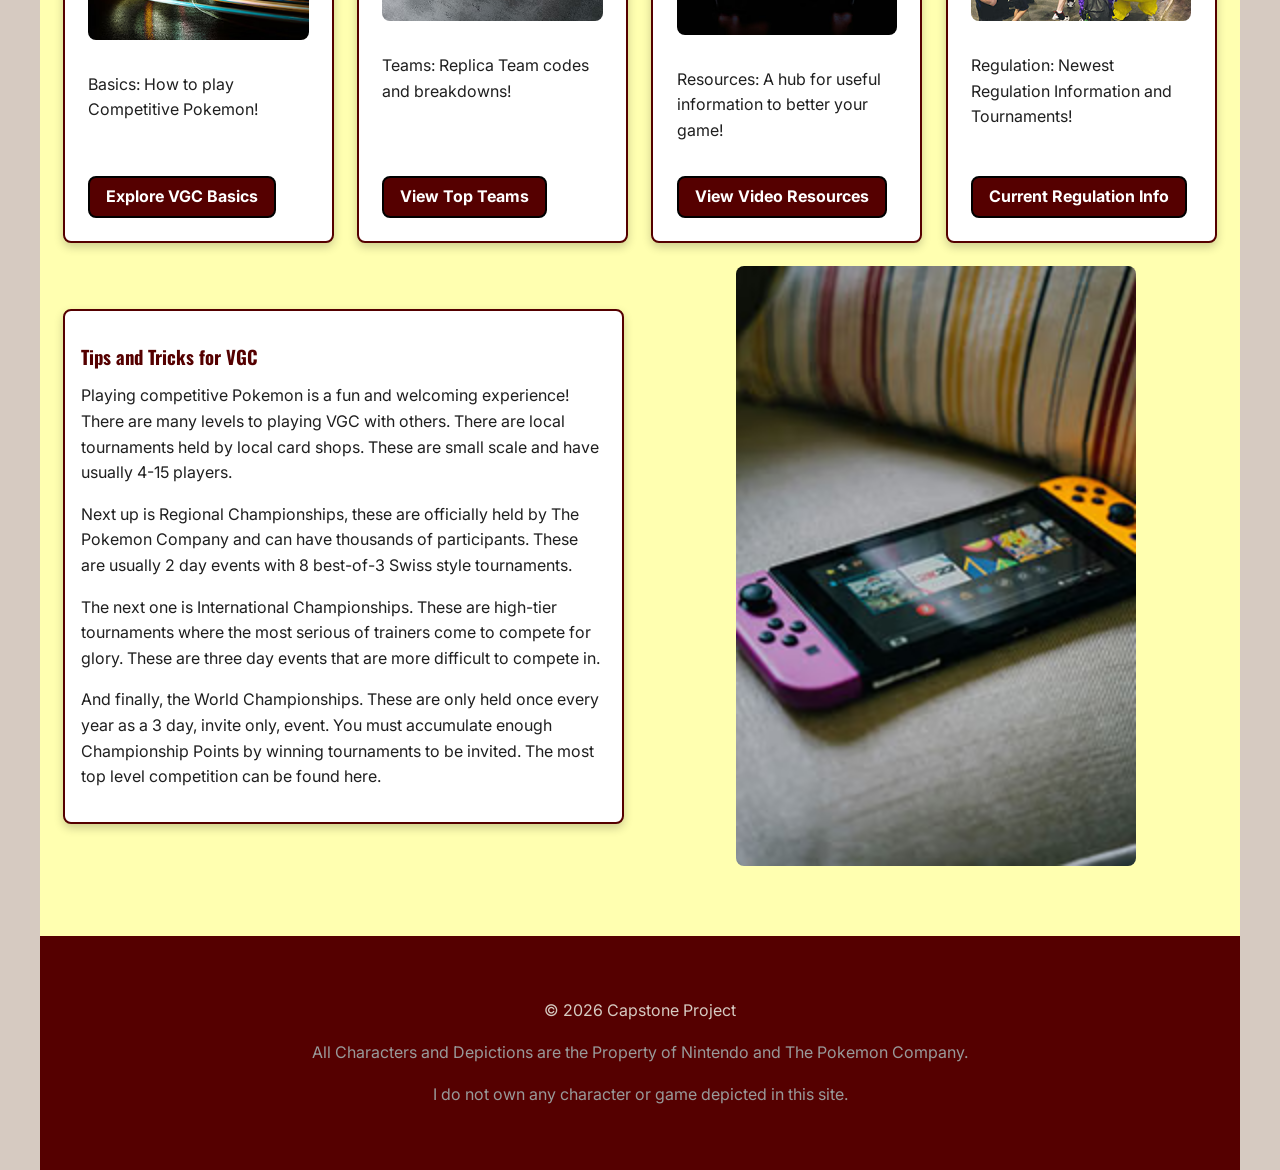
==== commit 721bf704: "simplified the responsive images, added a copyright symbol to the footer simplified the images by re" ====
--- a/index.html
+++ b/index.html
@@ -67,10 +67,9 @@
             - Purpose: To show how a Pokemon Tournament can be played in big Arenas and venues, decorative.
             - Optimization: splitting the files into two modern formats avif and webp. 600w and 1200w. with a fallback of the original JPG file -->
           <picture>
-              <source type="image/avif" media="(max-width: 950px)" src="/images/gaming-arena-img-sm.avif"/>
-              <source type="image/webp" media="(max-width: 950px)" src="/images/gaming-arena-img-sm.webp"/>
-              <source type="image/avif" src="/images/gaming-arena-img-lg.avif"/>
-              <source type="image/webp" src="/images/gaming-arena-img-lg.webp"/>
+              <source type="image/avif" srcset="/images/gaming-arena-img.avif"/>
+              <source type="image/webp" srcset="/images/gaming-arena-img.webp"/>
+
           <img src="/images/gaming-arena-img.jpg" alt="packed arena for a concert" width="600" height="400" loading="lazy"/>
         </picture>
         </article>
@@ -91,10 +90,9 @@
           - Optimization: splitting the files into two modern formats avif and webp. 600w and 1200w.  -->
 
             <picture>
-                <source type="image/avif" media="(max-width: 950px)" src="/images/how-to-play-img-sm.avif"/>
-                <source type="image/webp" media="(max-width: 950px)" src="/images/how-to-play-img-sm.webp"/>
-                <source type="image/avif" src="/images/how-to-play-img-lg.avif"/>
-                <source type="image/webp" src="/images/how-to-play-img-lg.webp"/>
+                <source type="image/avif" srcset="/images/how-to-play-img.avif"/>
+                <source type="image/webp" srcset="/images/how-to-play-img.webp"/>
+
               <img src="/images/how-to-play-img.jpg" alt=" table full of Nintendo products such as a Switch, a controller, and various Pokémon products." width="600" height="400" loading="lazy"/>
             </picture>
           </div>
@@ -129,10 +127,9 @@
             - Purpose: To showcase a decorative image for speed control in Pokemon.
             - Optimization: splitting the files into two modern formats avif and webp. 600w and 1200w. -->
                 <picture>
-                  <source type="image/avif" media="(max-width: 600px)" src="/images/speed-control-img-sm.avif"/>
-                  <source type="image/webp" media="(max-width: 600px)" src="/images/speed-control-img-sm.webp"/>
-                  <source type="image/avif" src="/images/speed-control-img-lg.avif"/>
-                  <source type="image/webp" src="/images/speed-control-img-lg.webp"/>
+                  <source type="image/avif" srcset="/images/speed-control-img.avif"/>
+                  <source type="image/webp" srcset="/images/speed-control-img.webp"/>
+
                   <img src="/images/speed-control-img.jpg" alt=" Lights traveling through a tunnel, showing speed." width="400" height="250" loading="lazy"/>
               </picture>
               <p>Basics: How to play Competitive Pokemon!</p>
@@ -152,10 +149,9 @@
             - Purpose: a decorative image to show the switch 2
             - Optimization: splitting the files into two modern formats avif and webp. 600w and 1200w. -->
                 <picture>
-                  <source type="image/avif" media="(max-width: 600px)" src="/images/switch-2-img-sm.avif"/>
-                  <source type="image/webp" media="(max-width: 600px)" src="/images/switch-2-img-sm.webp"/>
-                  <source type="image/avif" src="/images/switch-2-img-lg.avif"/>
-                  <source type="image/webp" src="/images/switch-2-img-lg.webp"/>
+                  <source type="image/avif" srcset="/images/switch-2-img.avif"/>
+                  <source type="image/webp" srcset="/images/switch-2-img.webp"/>
+
                   <img src="/images/switch-2-img.jpg" alt="Switch 2 console on a concrete background. " width="400" height="250" loading="lazy"/>
                 </picture>
               <p>Teams: Replica Team codes and breakdowns!</p>
@@ -174,10 +170,9 @@
             - Purpose: another speed control decorative example
             - Optimization: splitting the files into two modern formats avif and webp. 600w and 1200w. -->
                 <picture>
-                  <source type="image/avif" media="(max-width: 600px)" src="/images/speed-control-img-2-sm.avif"/>
-                  <source type="image/webp" media="(max-width: 600px)" src="/images/speed-control-img-2-sm.webp"/>
-                  <source type="image/avif" src="/images/speed-control-img-2-lg.avif"/>
-                  <source type="image/webp" src="/images/speed-control-img-2-lg.webp"/>
+                  <source type="image/avif" srcset="/images/speed-control-img-2.avif"/>
+                  <source type="image/webp" srcset="/images/speed-control-img-2.webp"/>
+
                   <img src="/images/speed-control-img-2.jpg" alt="Speedometer showing the revs per minute of a car." width="400" height="250" loading="lazy"/>
                 </picture>
               <p>Resources: A hub for useful information to better your game!</p>
@@ -196,10 +191,9 @@
             - Purpose: A decorative example of how it may look at a Pokemon Regional Championship
             - Optimization: splitting the files into two modern formats avif and webp. 600w and 1200w. -->
               <picture>
-                <source type="image/avif" media="(max-width: 600px)" src="/images/gaming-arena-img-2-sm.avif"/>
-                <source type="image/webp" media="(max-width: 600px)" src="/images/gaming-arena-img-2-sm.webp"/>
-                <source type="image/avif" src="/images/gaming-arena-img-2-lg.avif"/>
-                <source type="image/webp" src="/images/gaming-arena-img-2-lg.webp"/>
+                <source type="image/avif" srcset="/images/gaming-arena-img-2.avif"/>
+                <source type="image/webp" srcset="/images/gaming-arena-img-2.webp"/>
+
                 <img src="/images/gaming-arena-img-2.jpg" alt="Pokemon mascot, Pikachu, with spectators at a Pokemon Tournament. " width="400" height="250" loading="lazy"/>
               </picture>
               <p>Regulation: Newest Regulation Information and Tournaments!</p>
@@ -219,14 +213,16 @@
         </section>
         <section class="image">
             <picture>
-              <source/>
+              <source type="image/avif" srcset="/images/vertical-switch-2.avif"/>
+              <source type="image/webp" srcset="/images/vertical-switch-2.webp"/>
+
               <img src="/images/vertical-switch-2.jpg" alt="Nintendo switch on a couch next to a pillow" width="400" height="250" loading="lazy"/>
             </picture>
         </section>
       </div>
   </main>
 <footer>
-    <p class="text-center">2026 Capstone Project</p>
+    <p class="text-center">&copy; 2026 Capstone Project</p>
     <p class="text-center muted">All Characters and Depictions are the Property of Nintendo and The Pokemon Company.</p>
     <p class="text-center muted">I do not own any character or game depicted in this site.</p>
   </footer>
--- a/mystyles.css
+++ b/mystyles.css
@@ -46,7 +46,6 @@
 
   img{
     max-inline-size: 100%;
-    inline-size: 100%;
     display: block;
     height: auto;
     object-fit: cover;
@@ -245,79 +244,29 @@
     display: grid;
     grid-template-columns: repeat(2, 1fr);
     gap: var(--space-lg);
-    grid-template-areas: "content" "image";
-  }
-
-  .main-content{
-    grid-area: "content";
-
-  }
+    grid-template-areas: "content image";
+    align-items: center;
+  }
+
+  .tips-tricks{
+    grid-area: content;
+  }
+
+  .image{
+    grid-area: image;
+    display: flex;
+    justify-content: center;
+    align-items: center;
+  }
+
 
   .image img{
-    grid-area: "image";
     border-radius: var(--radius);
-    max-width: 600px;
-  }
-
-  /* media queries for grids and content */
-
-  @media(max-width: 950px){
-
-    /* To help fix the responsiveness of the tables and content sections for basics.html and regulation.html */
-    .team-arch, 
-    .top-teams,
-    .how2, 
-    .curr-reg, 
-    .top-pkmn, 
-    .calndr {
-      grid-column: 1 / -1;
-    }
-  }
-
-  @media(max-width: 950px){
-    article{
-      grid-template-columns: 1fr;
-      gap: var(--space-lg);
-    }
-
-    .section1 article{
-      grid-template-areas: "image" "content";
-    }
-
-    .section1 article .content1{
-      grid-area: content;
-    }
-
-    .section1 article picture{
-      grid-area: image;
-      justify-self: center;
-      width: 100%;
-      max-width: 600px;
-    }
-
-    .card-grid{
-      grid-template-columns: repeat(2, 1fr);
-    }
-
-    .content-grid, .group{
-      grid-template-columns: 1fr;
-      gap: var(--space-lg);
-    }
-
-    
-}
-  @media(max-width: 600px){
-    .card-grid, .content-grid{
-      grid-template-columns: 1fr;
-    }
-
-    .nav-container{
-      display: flex;
-      flex-direction: column;
-      gap: var(--space-sm);
-      text-align: center;
-    }
-  }
+    max-width: 100%;
+    height: auto;
+  }
+
+
 }
 
 @layer components {
@@ -416,28 +365,33 @@
 
   /* styles for team archetype list */
   .arch-list{
-    display: flex;
-    flex-wrap: wrap;
+    display: grid;
+    grid-template-columns: 1fr 1fr;
     gap: var(--space-lg);
-    align-items: flex-start;
+    align-items: start;
   }
 
   .arch-list ul {
-    flex: 0 0 auto;
     margin: 0;
-    padding: var(--space-lg);
+    padding: var(--space-md);
     font-size: var(--font-size-lg);
     color:var(--accent-color);
     border: 2px solid var(--primary-color);
     border-radius: var(--radius);
     max-width: 100%;
-    list-style-type: square;  
+    list-style-type: square;
+    list-style-position: inside;  
     box-sizing: border-box;
   }
 
+  .arch-details{
+    display: flex;
+    flex-direction: column;
+    gap: var(--space-sm);
+  }
+
   .arch-list p{
-    flex: 2 1 200px;
-    max-inline-size: var(--measure);
+    max-inline-size: 50ch;
   }
 
   .button {
@@ -564,39 +518,6 @@
     color: var(--accent-color);
   }
 
-
-
-  /* To create visible focus styles on main content on all pages to allow for easier navigation with a keyboard */
-
-
-  .card:focus-visible,
-  .type-advt:focus-visible,
-  .speedcntrl:focus-visible, 
-  .how2:focus-visible,
-  .curr-reg:focus-visible,
-  .calndr:focus-visible,
-  .top-pkmn:focus-visible,
-  .top-teams:focus-visible,
-  .team-arch:focus-visible{
-    transform: translateY(-2px);
-    box-shadow: var(--box-shadow-md);
-  }
-
-  .card:focus-visible,
-  .type-advt:focus-visible,
-  .speedcntrl:focus-visible, 
-  .how2:focus-visible,
-  .curr-reg:focus-visible,
-  .calndr:focus-visible,
-  .top-pkmn:focus-visible,
-  .top-teams:focus-visible,
-  .team-arch:focus-visible{
-    outline: var(--focus-style);
-    outline-offset: 6px;
-    background-color: var(--background-color);
-    transform: translateY(-4px);
-  }
-
   .tablewrapper tbody tr:hover td {
     background-color: var(--highlight-color) ;
   }
@@ -730,6 +651,79 @@
   }
   
 }
+
+/* media queries for grids and content */
+
+  @media(max-width: 950px){
+
+    /* To help fix the responsiveness of the tables and content sections for basics.html and regulation.html */
+    .team-arch, 
+    .top-teams,
+    .how2, 
+    .curr-reg, 
+    .top-pkmn, 
+    .calndr {
+      grid-column: 1 / -1;
+    }
+  }
+
+  @media(max-width: 950px){
+    article{
+      grid-template-columns: 1fr;
+      gap: var(--space-lg);
+    }
+
+    .section1 article{
+      grid-template-areas: "image" "content";
+    }
+
+    .section1 article .content1{
+      grid-area: content;
+    }
+
+    .section1 article picture{
+      grid-area: image;
+      justify-self: center;
+      width: 100%;
+      max-width: 600px;
+    }
+
+    .card-grid{
+      grid-template-columns: repeat(2, 1fr);
+    }
+
+    .content-grid{
+      grid-template-columns: 1fr;
+      gap: var(--space-lg);
+    }
+
+    .group{
+      grid-template-columns: 1fr;
+      grid-template-areas: "content"
+                            "image";
+      gap: var(--space-md);
+    }
+
+    .image img{
+      max-width: 100%;
+    }
+    
+}
+
+@media(max-width: 600px){
+   .arch-list, .card-grid, .content-grid{
+      grid-template-columns: 1fr;
+    }
+
+    .nav-container{
+      display: flex;
+      flex-direction: column;
+      gap: var(--space-sm);
+      text-align: center;
+    }
+
+  }
+
  
 /* 
 dark mode preferred style choices */
@@ -742,6 +736,7 @@
       --main-bg-color: #1f1f1f;
       --highlight-color: #5e5e5e;
       --focus-style: 3px solid #ffffff;
+
     }
 
     h1,h2,h3,caption{
@@ -752,5 +747,8 @@
       color: var(--font-text-color);
     }
 
+    a{
+      color: #00ffff;
+    }
     
   }
